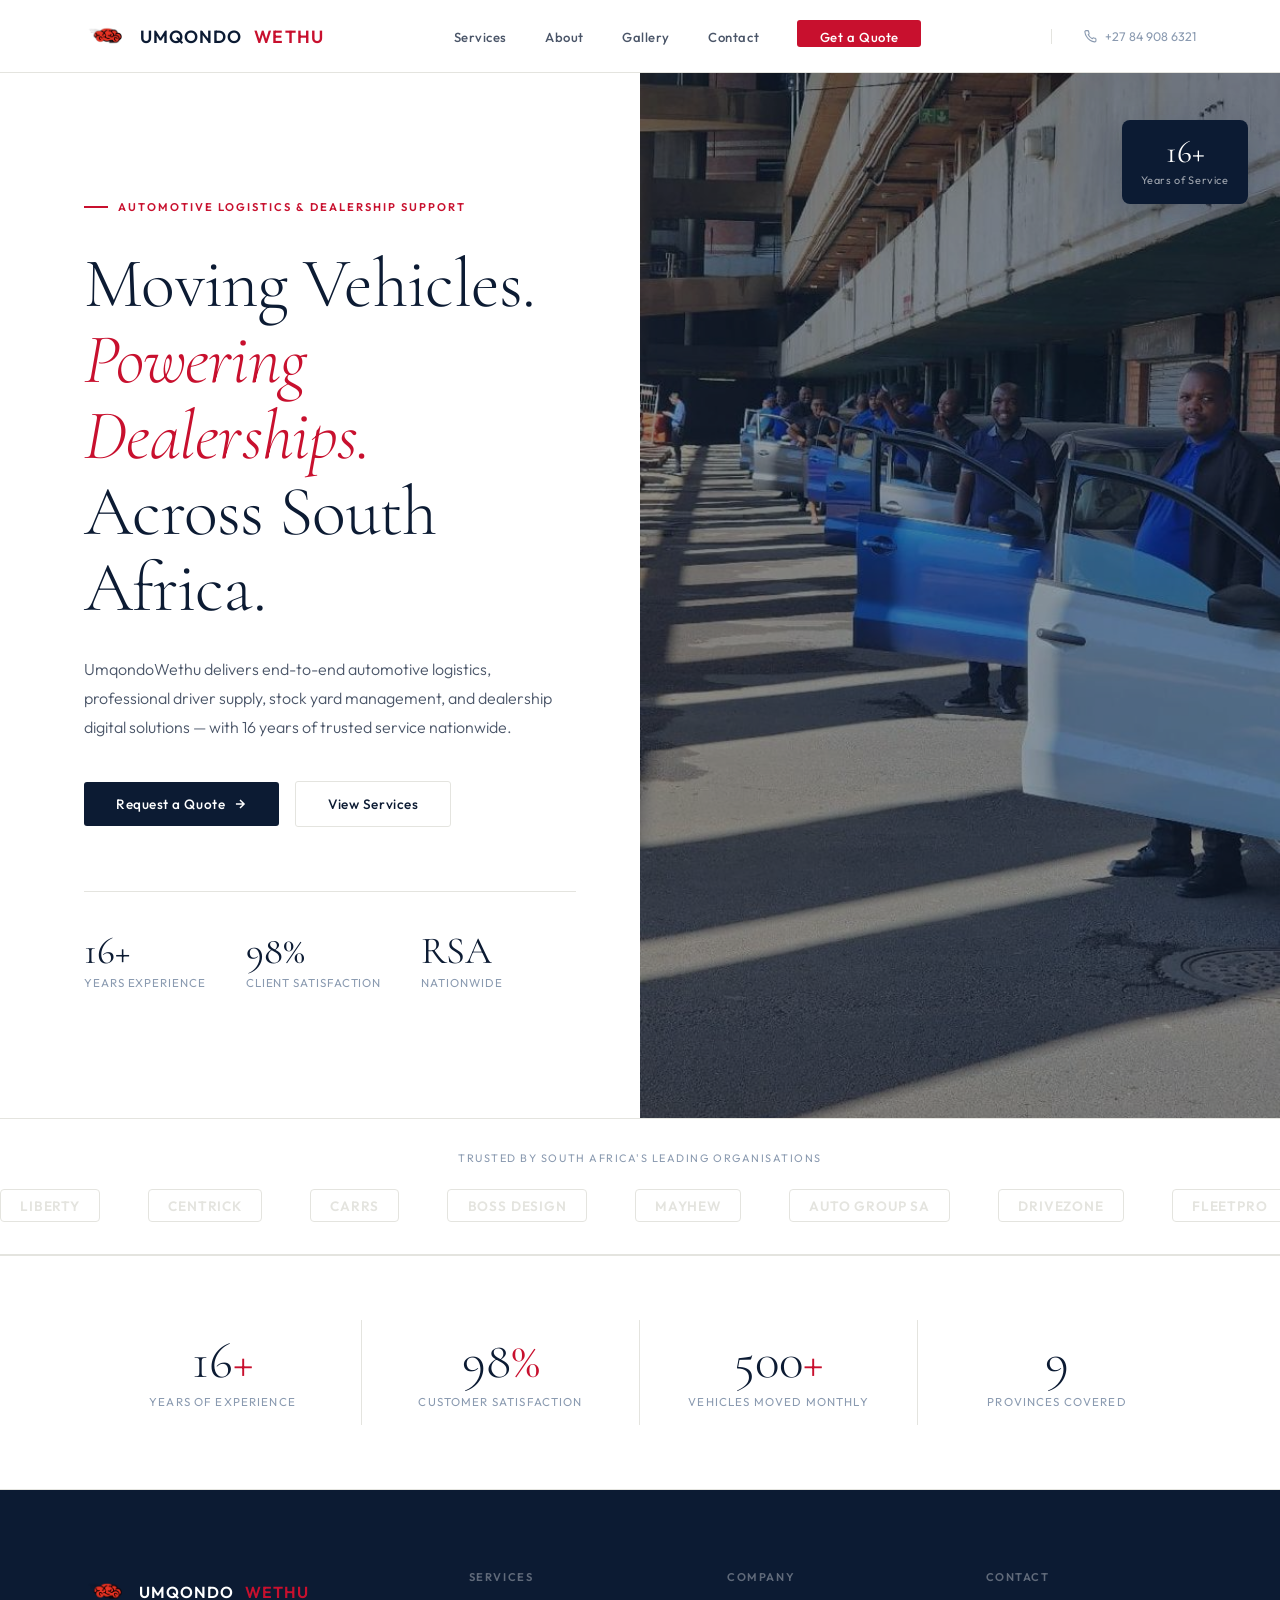
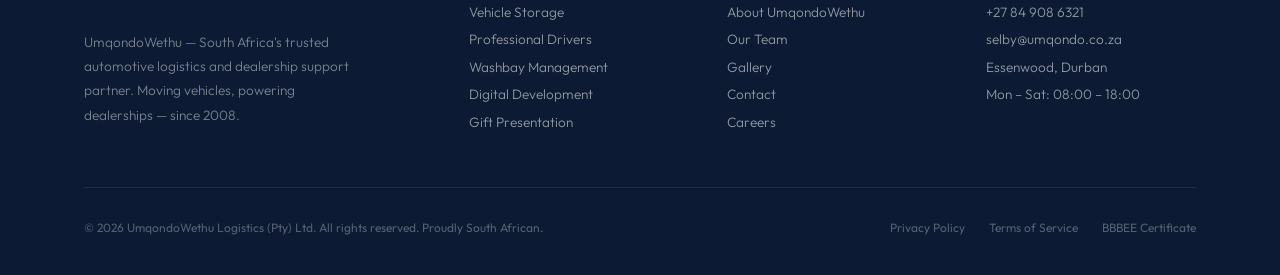
==== index.html @ f84c7cdf "Initial commit — UmqondoWethu marketing website Multi-page static site: home, services, about, galle" ====
<!DOCTYPE html>
<html lang="en">
<head>
  <meta charset="UTF-8">
  <meta name="viewport" content="width=device-width, initial-scale=1.0">
  <title>UmqondoWethu — Automotive Logistics &amp; Dealership Support</title>
  <link rel="preconnect" href="https://fonts.googleapis.com">
  <link href="https://fonts.googleapis.com/css2?family=Cormorant+Garamond:ital,wght@0,300;0,400;0,500;0,600;1,300;1,400&family=Outfit:wght@300;400;500;600&display=swap" rel="stylesheet">
  <link rel="stylesheet" href="site/css/style.css">
</head>
<body>

<!-- MOBILE MENU -->
<div class="mobile-menu" id="mobileMenu">
  <button class="mobile-menu__close" id="mobileClose">✕</button>
  <a href="site/services/index.html" data-page="services">Services</a>
  <a href="site/about/index.html" data-page="about">About</a>
  <a href="site/gallery/index.html" data-page="gallery">Gallery</a>
  <a href="site/contact/index.html" data-page="contact">Contact</a>
</div>

<!-- NAV -->
<nav class="nav" id="mainNav">
  <div class="container">
    <div class="nav__inner">
      <a href="index.html" class="nav__logo">
        <img src="site/logo1-nobg.png" class="nav__logo-img" alt="Umqondo">
        UMQONDO<span style="color:var(--red)">WETHU</span>
      </a>
      <ul class="nav__links">
        <li><a href="site/services/index.html" data-page="services">Services</a></li>
        <li><a href="site/about/index.html" data-page="about">About</a></li>
        <li><a href="site/gallery/index.html" data-page="gallery">Gallery</a></li>
        <li><a href="site/contact/index.html" data-page="contact">Contact</a></li>
        <li><a href="site/contact/index.html" class="nav__cta">Get a Quote</a></li>
      </ul>
      <div class="nav__phone">
        <svg width="13" height="13" viewBox="0 0 24 24" fill="none" stroke="currentColor" stroke-width="2"><path d="M22 16.92v3a2 2 0 0 1-2.18 2 19.79 19.79 0 0 1-8.63-3.07A19.5 19.5 0 0 1 4.69 12 19.79 19.79 0 0 1 1.61 3.4 2 2 0 0 1 3.6 1.22h3a2 2 0 0 1 2 1.72c.127.96.361 1.903.7 2.81a2 2 0 0 1-.45 2.11L7.91 8.7A16 16 0 0 0 15.3 16l.86-.86a2 2 0 0 1 2.11-.45c.907.339 1.85.573 2.81.7A2 2 0 0 1 22 16.92z"/></svg>
        +27 84 908 6321
      </div>
      <button class="hamburger" id="hamburger">
        <span></span><span></span><span></span>
      </button>
    </div>
  </div>
</nav>

<!-- HERO -->
<section class="hero" id="top">
  <div class="hero__left">
    <div class="hero__eyebrow">Automotive Logistics &amp; Dealership Support</div>
    <h1 class="hero__h1">
      Moving Vehicles.<br>
      <em>Powering Dealerships.</em><br>
      Across South Africa.
    </h1>
    <p class="hero__sub">
      UmqondoWethu delivers end-to-end automotive logistics, professional driver supply, stock yard management, and dealership digital solutions — with 16 years of trusted service nationwide.
    </p>
    <div class="hero__actions">
      <a href="site/contact/index.html" class="btn btn--primary">
        Request a Quote
        <svg width="14" height="14" viewBox="0 0 24 24" fill="none" stroke="currentColor" stroke-width="2.5"><path d="M5 12h14M12 5l7 7-7 7"/></svg>
      </a>
      <a href="site/services/index.html" class="btn btn--ghost">View Services</a>
    </div>
    <div class="hero__stats">
      <div>
        <div class="hero__stat-num">16+</div>
        <div class="hero__stat-label">Years Experience</div>
      </div>
      <div>
        <div class="hero__stat-num">98%</div>
        <div class="hero__stat-label">Client Satisfaction</div>
      </div>
      <div>
        <div class="hero__stat-num">RSA</div>
        <div class="hero__stat-label">Nationwide</div>
      </div>
    </div>
  </div>

  <div class="hero__right">
    <div class="hero__badge">
      <strong>16+</strong>
      <span>Years of Service</span>
    </div>
    <video class="hero__video" autoplay muted loop playsinline poster="site/Home.jpeg">
      <source src="site/video/video1.mp4" type="video/mp4">
    </video>
    <div class="hero__video-overlay"></div>
  </div>
</section>

<!-- CLIENTS BAR -->
<div class="clients">
  <div class="clients__label">Trusted by South Africa's leading organisations</div>
  <div style="overflow:hidden">
    <div class="clients__track">
      <div class="clients__item">Liberty</div>
      <div class="clients__item">Centrick</div>
      <div class="clients__item">Carrs</div>
      <div class="clients__item">Boss Design</div>
      <div class="clients__item">Mayhew</div>
      <div class="clients__item">Auto Group SA</div>
      <div class="clients__item">DriveZone</div>
      <div class="clients__item">FleetPro</div>
      <div class="clients__item">Liberty</div>
      <div class="clients__item">Centrick</div>
      <div class="clients__item">Carrs</div>
      <div class="clients__item">Boss Design</div>
      <div class="clients__item">Mayhew</div>
      <div class="clients__item">Auto Group SA</div>
      <div class="clients__item">DriveZone</div>
      <div class="clients__item">FleetPro</div>
    </div>
  </div>
</div>

<!-- STATS BAND -->
<div class="stats-band">
  <div class="container">
    <div class="stats-band__grid">
      <div class="stats-band__item reveal">
        <div class="stats-band__num">16<span>+</span></div>
        <div class="stats-band__label">Years of Experience</div>
      </div>
      <div class="stats-band__item reveal delay-1">
        <div class="stats-band__num">98<span>%</span></div>
        <div class="stats-band__label">Customer Satisfaction</div>
      </div>
      <div class="stats-band__item reveal delay-2">
        <div class="stats-band__num">500<span>+</span></div>
        <div class="stats-band__label">Vehicles Moved Monthly</div>
      </div>
      <div class="stats-band__item reveal delay-3">
        <div class="stats-band__num">9</div>
        <div class="stats-band__label">Provinces Covered</div>
      </div>
    </div>
  </div>
</div>

<!-- FOOTER -->
<footer class="footer">
  <div class="container">
    <div class="footer__top">
      <div>
        <div class="footer__logo">
          <img src="site/logo1-nobg.png" class="nav__logo-img" alt="Umqondo">
          UMQONDO<span style="color:var(--red)">WETHU</span>
        </div>
        <p class="footer__brand-tagline">UmqondoWethu — South Africa's trusted automotive logistics and dealership support partner. Moving vehicles, powering dealerships — since 2008.</p>
      </div>
      <div>
        <div class="footer__col-h">Services</div>
        <div class="footer__col-links">
          <a href="site/services/index.html">Vehicle Storage</a>
          <a href="site/services/index.html">Professional Drivers</a>
          <a href="site/services/index.html">Washbay Management</a>
          <a href="site/services/index.html">Digital Development</a>
          <a href="site/services/index.html">Gift Presentation</a>
        </div>
      </div>
      <div>
        <div class="footer__col-h">Company</div>
        <div class="footer__col-links">
          <a href="site/about/index.html" data-page="about">About UmqondoWethu</a>
          <a href="site/about/index.html#team">Our Team</a>
          <a href="site/gallery/index.html">Gallery</a>
          <a href="site/contact/index.html" data-page="contact">Contact</a>
          <a href="site/contact/index.html">Careers</a>
        </div>
      </div>
      <div>
        <div class="footer__col-h">Contact</div>
        <div class="footer__col-links">
          <a href="tel:+27849086321">+27 84 908 6321</a>
          <a href="mailto:selby@umqondo.co.za">selby@umqondo.co.za</a>
          <a href="#">Essenwood, Durban</a>
          <a href="#">Mon – Sat: 08:00 – 18:00</a>
        </div>
      </div>
    </div>
    <div class="footer__bottom">
      <span>© 2026 UmqondoWethu Logistics (Pty) Ltd. All rights reserved. Proudly South African.</span>
      <div class="footer__bottom-links">
        <a href="#">Privacy Policy</a>
        <a href="#">Terms of Service</a>
        <a href="#">BBBEE Certificate</a>
      </div>
    </div>
  </div>
</footer>

<script src="site/js/main.js"></script>
</body>
</html>
---- site/css/style.css ----
/* ════════════════════════════════════
   TOKENS
════════════════════════════════════ */
:root {
  --white:    #FFFFFF;
  --snow:     #F8F8F6;
  --rule:     #E4E4DF;
  --mist:     #F2F1EE;
  --ink:      #0D0D0D;
  --navy:     #0C1B33;
  --steel:    #4A5568;
  --muted:    #8A9AB0;
  --red:      #C8102E;
  --red-soft: rgba(200,16,46,0.08);

  --serif: 'Cormorant Garamond', Georgia, serif;
  --sans:  'Outfit', sans-serif;

  --max: 1240px;
  --pad: clamp(1.5rem, 5vw, 5rem);
}

/* ════════════════════════════════════
   RESET
════════════════════════════════════ */
*, *::before, *::after { margin:0; padding:0; box-sizing:border-box; }
html { scroll-behavior:smooth; font-size:16px; }
body { font-family:var(--sans); background:var(--white); color:var(--ink); overflow-x:hidden; }
img  { display:block; max-width:100%; }
a    { text-decoration:none; color:inherit; }
ul   { list-style:none; }
button { font-family:inherit; cursor:pointer; border:none; background:none; }

::-webkit-scrollbar            { width:3px; }
::-webkit-scrollbar-track      { background:var(--white); }
::-webkit-scrollbar-thumb      { background:var(--red); }

/* ════════════════════════════════════
   UTILITY
════════════════════════════════════ */
.container { max-width:var(--max); margin:0 auto; padding:0 var(--pad); }
.label {
  font-family:var(--sans);
  font-size:.7rem; font-weight:600; letter-spacing:.18em;
  text-transform:uppercase; color:var(--red);
  display:flex; align-items:center; gap:.6rem;
}
.label::before {
  content:''; display:block;
  width:24px; height:1.5px; background:var(--red);
}

/* scroll reveal */
.reveal { opacity:0; transform:translateY(28px); transition:opacity .75s ease, transform .75s ease; }
.reveal.in { opacity:1; transform:translateY(0); }
.delay-1 { transition-delay:.1s; }
.delay-2 { transition-delay:.2s; }
.delay-3 { transition-delay:.3s; }
.delay-4 { transition-delay:.4s; }

/* ════════════════════════════════════
   NAVIGATION
════════════════════════════════════ */
.nav {
  position:fixed; top:0; left:0; right:0; z-index:900;
  background:rgba(255,255,255,.92);
  backdrop-filter:blur(20px);
  border-bottom:1px solid var(--rule);
  transition:box-shadow .3s;
}
.nav.scrolled { box-shadow:0 4px 40px rgba(0,0,0,.06); }

.nav__inner {
  display:flex; align-items:center; justify-content:space-between;
  height:72px;
}
.nav__logo {
  display:flex; align-items:center; gap:.75rem;
  font-family:var(--sans); font-size:1.1rem; font-weight:600;
  letter-spacing:.06em; color:var(--navy);
}
.nav__logo-hex {
  width:32px; height:32px;
  background:var(--navy);
  clip-path:polygon(50% 0%,100% 25%,100% 75%,50% 100%,0% 75%,0% 25%);
  display:grid; place-items:center;
  font-size:.65rem; font-weight:700; color:var(--white);
}
.nav__links {
  display:flex; align-items:center; gap:2.4rem;
}
.nav__links a {
  font-size:.82rem; font-weight:500; letter-spacing:.04em;
  color:var(--steel); transition:color .2s;
  position:relative; padding-bottom:2px;
}
.nav__links a::after {
  content:''; position:absolute; bottom:0; left:0;
  width:0; height:1px; background:var(--red);
  transition:width .25s ease;
}
.nav__links a:hover { color:var(--ink); }
.nav__links a:hover::after { width:100%; }
.nav__cta {
  background:var(--red); color:var(--white) !important;
  padding:.55rem 1.4rem; border-radius:3px;
  font-size:.82rem !important; font-weight:500 !important;
  transition:opacity .2s !important;
}
.nav__cta:hover { opacity:.85 !important; }
.nav__cta::after { display:none !important; }
.nav__phone {
  display:flex; align-items:center; gap:.5rem;
  font-size:.78rem; color:var(--muted);
  padding-left:2rem; border-left:1px solid var(--rule);
}
.hamburger {
  display:none; flex-direction:column; gap:5px;
  padding:4px; background:none; border:none; cursor:pointer;
}
.hamburger span { display:block; width:22px; height:1.5px; background:var(--ink); transition:all .3s; }

/* ════════════════════════════════════
   HERO
════════════════════════════════════ */
.hero {
  min-height:100vh;
  display:grid; grid-template-columns:1fr 1fr;
  align-items:center;
  padding-top:72px;
}

.hero__left {
  padding:8rem var(--pad) 8rem 0;
  padding-left:calc((100vw - var(--max)) / 2 + var(--pad));
}

.hero__eyebrow {
  display:flex; align-items:center; gap:.6rem;
  font-size:.7rem; font-weight:600; letter-spacing:.18em;
  text-transform:uppercase; color:var(--red);
  margin-bottom:2rem;
  animation:fadeUp .8s ease .1s both;
}
.hero__eyebrow::before { content:''; display:block; width:24px; height:1.5px; background:var(--red); }

.hero__h1 {
  font-family:var(--serif);
  font-size:clamp(3rem,5.5vw,5.5rem);
  font-weight:300; line-height:1.08;
  letter-spacing:-.01em; color:var(--navy);
  animation:fadeUp .8s ease .2s both;
}
.hero__h1 em { font-style:italic; color:var(--red); }

.hero__sub {
  margin-top:1.8rem;
  font-size:1rem; line-height:1.8; color:var(--steel);
  font-weight:300; max-width:480px;
  animation:fadeUp .8s ease .35s both;
}

.hero__actions {
  display:flex; gap:1rem; align-items:center;
  margin-top:2.5rem;
  animation:fadeUp .8s ease .5s both;
}
.btn {
  display:inline-flex; align-items:center; gap:.5rem;
  font-size:.85rem; font-weight:500; letter-spacing:.04em;
  padding:.8rem 2rem; border-radius:3px;
  transition:all .25s ease;
}
.btn--primary {
  background:var(--navy); color:var(--white);
}
.btn--primary:hover { background:var(--red); }
.btn--ghost {
  background:transparent; color:var(--navy);
  border:1px solid var(--rule);
}
.btn--ghost:hover { border-color:var(--navy); }

.hero__stats {
  display:flex; gap:2.5rem; margin-top:4rem;
  padding-top:2.5rem; border-top:1px solid var(--rule);
  animation:fadeUp .8s ease .65s both;
}
.hero__stat-num {
  font-family:var(--serif);
  font-size:2.4rem; font-weight:400; color:var(--navy); line-height:1;
}
.hero__stat-label {
  font-size:.72rem; color:var(--muted); letter-spacing:.08em;
  text-transform:uppercase; margin-top:.3rem;
}

/* Hero right — graphic panel */
.hero__right {
  height:100%; background:var(--mist);
  display:flex; flex-direction:column;
  justify-content:center; align-items:center;
  position:relative; overflow:hidden;
  padding:6rem 4rem;
}
.hero__right::before {
  content:''; position:absolute; top:0; left:0; bottom:0; width:1px;
  background:linear-gradient(to bottom, transparent, var(--rule), transparent);
}
.hero__graphic {
  position:relative; width:100%; max-width:480px;
  animation:fadeUp .9s ease .4s both;
}
.hero__card-main {
  background:var(--white);
  border:1px solid var(--rule); border-radius:8px;
  padding:2rem 2rem 1.5rem;
  box-shadow:0 20px 60px rgba(0,0,0,.06);
}
.hero__card-tag {
  font-size:.68rem; font-weight:600; letter-spacing:.12em;
  text-transform:uppercase; color:var(--muted);
  margin-bottom:1.2rem;
}
.hero__card-metrics {
  display:grid; grid-template-columns:1fr 1fr; gap:1px;
  background:var(--rule); border-radius:4px; overflow:hidden;
  margin-bottom:1.5rem;
}
.hero__card-metric {
  background:var(--white); padding:1.2rem 1rem;
}
.hero__card-metric-val {
  font-family:var(--serif); font-size:1.8rem; font-weight:400;
  color:var(--navy); line-height:1;
}
.hero__card-metric-label {
  font-size:.7rem; color:var(--muted); margin-top:.25rem;
}
.hero__card-bar-wrap { display:flex; flex-direction:column; gap:.5rem; }
.hero__card-bar-row {
  display:flex; align-items:center; gap:.8rem; font-size:.75rem; color:var(--steel);
}
.hero__card-bar-track {
  flex:1; height:4px; background:var(--rule); border-radius:2px; overflow:hidden;
}
.hero__card-bar-fill {
  height:100%; background:var(--red); border-radius:2px;
  animation:barFill 1.4s ease .8s both;
  transform-origin:left;
}
@keyframes barFill { from { transform:scaleX(0); } }

.hero__pill {
  display:inline-flex; align-items:center; gap:.5rem;
  background:var(--white); border:1px solid var(--rule);
  border-radius:100px; padding:.45rem 1rem;
  font-size:.72rem; color:var(--steel);
  margin-top:1.2rem; box-shadow:0 4px 12px rgba(0,0,0,.04);
}
.hero__pill-dot {
  width:6px; height:6px; border-radius:50%;
  background:#22C55E; animation:pulse 2s infinite;
}
@keyframes pulse { 0%,100%{opacity:1;transform:scale(1)} 50%{opacity:.5;transform:scale(1.3)} }

.hero__badge {
  position:absolute; top:3rem; right:2rem;
  background:var(--navy); color:var(--white);
  border-radius:8px; padding:1rem 1.2rem; text-align:center;
  box-shadow:0 12px 40px rgba(12,27,51,.2);
  animation:fadeUp .8s ease .7s both;
}
.hero__badge strong {
  display:block; font-family:var(--serif);
  font-size:2rem; font-weight:400; line-height:1;
}
.hero__badge span { font-size:.68rem; color:rgba(255,255,255,.6); letter-spacing:.06em; }

@keyframes fadeUp { from{opacity:0;transform:translateY(20px)} to{opacity:1;transform:translateY(0)} }

/* ════════════════════════════════════
   CLIENTS BAR
════════════════════════════════════ */
.clients {
  border-top:1px solid var(--rule);
  border-bottom:1px solid var(--rule);
  padding:2rem 0;
  overflow:hidden;
}
.clients__label {
  text-align:center;
  font-size:.68rem; letter-spacing:.14em; text-transform:uppercase;
  color:var(--muted); margin-bottom:1.5rem;
}
.clients__track {
  display:flex; gap:3rem; align-items:center;
  animation:slide 22s linear infinite; white-space:nowrap;
}
.clients__item {
  flex-shrink:0; font-family:var(--sans);
  font-size:.85rem; font-weight:600; letter-spacing:.06em;
  color:var(--rule); text-transform:uppercase;
  padding:.4rem 1.2rem;
  border:1px solid var(--rule); border-radius:4px;
  transition:all .3s;
}
.clients__item:hover { color:var(--steel); border-color:var(--steel); }
@keyframes slide { 0%{transform:translateX(0)} 100%{transform:translateX(-50%)} }

/* ════════════════════════════════════
   SECTION SHARED
════════════════════════════════════ */
.section { padding:clamp(5rem,10vw,9rem) 0; }
.section--mist { background:var(--mist); }
.section--navy { background:var(--navy); }

.section__header { margin-bottom:clamp(3rem,6vw,5rem); }
.section__header--center { text-align:center; }
.section__header--center .section__sub { margin:0 auto; }

.section__h2 {
  font-family:var(--serif);
  font-size:clamp(2.2rem,4vw,3.8rem);
  font-weight:300; line-height:1.1; color:var(--navy);
  margin-top:.8rem; letter-spacing:-.01em;
}
.section__h2 em { font-style:italic; color:var(--red); }
.section__h2--light { color:var(--white); }

.section__sub {
  font-size:.95rem; line-height:1.8; color:var(--steel);
  font-weight:300; max-width:520px; margin-top:.9rem;
}
.section__sub--light { color:rgba(255,255,255,.55); }

/* ════════════════════════════════════
   SERVICES
════════════════════════════════════ */
.services__grid {
  display:grid;
  grid-template-columns:repeat(3, 1fr);
  border:1px solid var(--rule); border-radius:6px;
  overflow:hidden; background:var(--rule);
  gap:1px;
}
.service-card {
  background:var(--white); padding:2.5rem 2rem 2rem;
  display:flex; flex-direction:column;
  position:relative; overflow:hidden;
  transition:box-shadow .3s;
  cursor:default;
}
.service-card::after {
  content:''; position:absolute;
  bottom:0; left:0; right:100%; height:2px;
  background:var(--red); transition:right .35s ease;
}
.service-card:hover { box-shadow:0 0 0 0 transparent; z-index:2; }
.service-card:hover::after { right:0; }
.service-card:hover .service-card__num { color:var(--red); }

.service-card__num {
  font-family:var(--serif); font-size:2.5rem; font-weight:300;
  color:var(--rule); line-height:1;
  transition:color .3s; margin-bottom:1.5rem;
}
.service-card__icon {
  width:40px; height:40px;
  background:var(--mist); border-radius:8px;
  display:grid; place-items:center;
  margin-bottom:1.2rem;
  transition:background .3s;
}
.service-card:hover .service-card__icon { background:var(--red-soft); }
.service-card__h3 {
  font-family:var(--serif); font-size:1.2rem; font-weight:500;
  color:var(--navy); line-height:1.25; margin-bottom:.6rem;
}
.service-card__p {
  font-size:.85rem; line-height:1.75; color:var(--steel);
  font-weight:300; flex:1;
}
.service-card__link {
  display:inline-flex; align-items:center; gap:.4rem;
  font-size:.75rem; font-weight:600; letter-spacing:.08em;
  text-transform:uppercase; color:var(--red);
  margin-top:1.4rem;
  transition:gap .2s;
}
.service-card:hover .service-card__link { gap:.7rem; }

/* ════════════════════════════════════
   PROCESS
════════════════════════════════════ */
.process__layout {
  display:grid; grid-template-columns:1fr 1fr;
  gap:clamp(3rem,7vw,8rem); align-items:start;
}
.process__steps { display:flex; flex-direction:column; }
.process__step {
  display:grid; grid-template-columns:48px 1fr;
  gap:1.5rem; padding:2rem 0;
  border-bottom:1px solid var(--rule);
  transition:all .3s; cursor:default;
}
.process__step:first-child { border-top:1px solid var(--rule); }
.process__step:hover .process__step-num { background:var(--red); border-color:var(--red); color:var(--white); }
.process__step-num {
  width:40px; height:40px; border-radius:50%;
  border:1px solid var(--rule);
  display:grid; place-items:center;
  font-size:.8rem; font-weight:600; color:var(--muted);
  flex-shrink:0; align-self:start; margin-top:2px;
  transition:all .3s;
}
.process__step-h { font-size:1rem; font-weight:600; color:var(--navy); margin-bottom:.4rem; }
.process__step-p { font-size:.875rem; line-height:1.75; color:var(--steel); font-weight:300; }

/* Process visual */
.process__visual {
  position:sticky; top:120px;
  background:var(--navy); border-radius:12px;
  padding:2.5rem; color:var(--white);
  overflow:hidden;
}
.process__visual::before {
  content:''; position:absolute; top:-60px; right:-60px;
  width:220px; height:220px; border-radius:50%;
  background:rgba(200,16,46,.08);
}
.process__visual-label {
  font-size:.68rem; letter-spacing:.14em; text-transform:uppercase;
  color:rgba(255,255,255,.4); margin-bottom:2rem;
}
.process__metrics { display:flex; flex-direction:column; gap:1rem; }
.process__metric {
  padding:1.2rem;
  background:rgba(255,255,255,.04);
  border:1px solid rgba(255,255,255,.08);
  border-radius:6px;
  display:flex; justify-content:space-between; align-items:center;
  transition:background .2s;
}
.process__metric:hover { background:rgba(200,16,46,.1); border-color:rgba(200,16,46,.2); }
.process__metric-label { font-size:.78rem; color:rgba(255,255,255,.55); }
.process__metric-val {
  font-family:var(--serif); font-size:1.4rem; font-weight:400; color:var(--white);
}
.process__divider { height:1px; background:rgba(255,255,255,.08); margin:1.5rem 0; }
.process__status {
  display:flex; align-items:center; gap:.6rem;
  font-size:.75rem; color:rgba(255,255,255,.5);
}
.process__status-dot { width:6px; height:6px; border-radius:50%; background:#22C55E; }

/* ════════════════════════════════════
   ABOUT SPLIT
════════════════════════════════════ */
.about__layout {
  display:grid; grid-template-columns:1fr 1fr;
  gap:clamp(3rem,7vw,8rem); align-items:center;
}
.about__img {
  background:var(--mist); border-radius:8px;
  aspect-ratio:4/5; overflow:hidden; position:relative;
  display:flex; align-items:center; justify-content:center;
}
.about__img-inner {
  width:100%; height:100%;
  background:linear-gradient(160deg, var(--mist) 0%, #E8EBF0 100%);
  display:flex; flex-direction:column;
  align-items:center; justify-content:center; gap:1.5rem;
  padding:3rem;
}
.about__img-year {
  font-family:var(--serif); font-size:6rem; font-weight:300;
  color:rgba(12,27,51,.08); line-height:1; text-align:center;
  letter-spacing:-.02em;
}
.about__badge {
  background:var(--red); color:var(--white);
  padding:1.4rem 2rem; border-radius:6px;
  text-align:center; align-self:flex-end;
  box-shadow:0 20px 50px rgba(200,16,46,.25);
}
.about__badge strong {
  display:block; font-family:var(--serif);
  font-size:2.5rem; font-weight:400; line-height:1;
}
.about__badge span { font-size:.72rem; opacity:.8; letter-spacing:.06em; }

.about__text p {
  font-size:.95rem; line-height:1.85; color:var(--steel);
  font-weight:300; margin-bottom:1.2rem;
}
.about__text p strong { color:var(--navy); font-weight:500; }
.about__values { margin-top:2rem; display:flex; flex-direction:column; gap:.7rem; }
.about__value {
  display:flex; gap:.8rem; align-items:baseline;
  font-size:.875rem; color:var(--steel); font-weight:300;
}
.about__value::before {
  content:''; flex-shrink:0; width:5px; height:5px;
  border-radius:50%; background:var(--red); margin-top:.45rem;
}

/* ════════════════════════════════════
   STATS BAND
════════════════════════════════════ */
.stats-band {
  border-top:1px solid var(--rule);
  border-bottom:1px solid var(--rule);
  padding:4rem 0;
}
.stats-band__grid {
  display:grid; grid-template-columns:repeat(4,1fr);
  divide-x: 1px solid var(--rule);
  text-align:center;
}
.stats-band__item {
  padding:1rem 1.5rem;
  border-right:1px solid var(--rule);
}
.stats-band__item:last-child { border-right:none; }
.stats-band__num {
  font-family:var(--serif);
  font-size:clamp(2.4rem,4vw,3.5rem); font-weight:300;
  color:var(--navy); line-height:1;
}
.stats-band__num span { color:var(--red); }
.stats-band__label {
  font-size:.72rem; letter-spacing:.1em; text-transform:uppercase;
  color:var(--muted); margin-top:.4rem;
}

/* ════════════════════════════════════
   TEAM
════════════════════════════════════ */
.team__grid {
  display:grid; grid-template-columns:repeat(4,1fr);
  gap:1.5rem;
}
.team-card {
  cursor:default;
}
.team-card__img {
  aspect-ratio:3/4; background:var(--mist);
  border-radius:6px; overflow:hidden; margin-bottom:1rem;
  display:flex; align-items:flex-end; justify-content:flex-start;
  padding:1rem; position:relative;
}
.team-card__img-bg {
  position:absolute; inset:0;
  background:linear-gradient(160deg, var(--mist) 0%, #D8DCE6 100%);
}
.team-card__avatar {
  position:absolute; top:50%; left:50%;
  transform:translate(-50%,-60%);
  font-size:3.5rem; line-height:1;
}
.team-card__overlay {
  position:absolute; bottom:0; left:0; right:0;
  height:50%; background:linear-gradient(to top, rgba(12,27,51,.5), transparent);
}
.team-card__name { font-size:.95rem; font-weight:600; color:var(--navy); }
.team-card__role { font-size:.75rem; color:var(--red); font-weight:500; letter-spacing:.04em; margin-top:.15rem; }

/* ════════════════════════════════════
   CONTACT
════════════════════════════════════ */
.contact__layout {
  display:grid; grid-template-columns:2fr 3fr;
  gap:clamp(3rem,7vw,8rem);
  align-items:start;
}
.contact__info { padding-top:.5rem; }
.contact__info-items { display:flex; flex-direction:column; gap:1.8rem; margin-top:2rem; }
.contact__info-item { display:flex; gap:1rem; }
.contact__info-icon {
  width:36px; height:36px; flex-shrink:0;
  background:var(--mist); border-radius:6px;
  display:grid; place-items:center; font-size:.95rem;
}
.contact__info-label { font-size:.68rem; letter-spacing:.1em; text-transform:uppercase; color:var(--muted); margin-bottom:.25rem; }
.contact__info-val { font-size:.9rem; color:var(--navy); font-weight:500; }
.contact__info-val a { color:var(--navy); transition:color .2s; }
.contact__info-val a:hover { color:var(--red); }

.wa-link {
  display:inline-flex; align-items:center; gap:.7rem;
  background:#22C55E; color:var(--white);
  padding:.75rem 1.5rem; border-radius:4px;
  font-size:.82rem; font-weight:600;
  margin-top:2rem; transition:opacity .2s;
}
.wa-link:hover { opacity:.9; }

.contact__form {
  background:var(--mist); border-radius:8px;
  padding:clamp(2rem,4vw,3rem);
}
.contact__form h3 {
  font-family:var(--serif); font-size:1.6rem; font-weight:400;
  color:var(--navy); margin-bottom:2rem;
}
.form__row { display:grid; grid-template-columns:1fr 1fr; gap:1rem; }
.form__group { margin-bottom:1rem; }
.form__label {
  display:block; font-size:.68rem; font-weight:600;
  letter-spacing:.1em; text-transform:uppercase;
  color:var(--muted); margin-bottom:.4rem;
}
.form__input, .form__select, .form__textarea {
  width:100%; background:var(--white);
  border:1px solid var(--rule); border-radius:4px;
  padding:.75rem 1rem; font-size:.9rem; font-weight:300;
  font-family:var(--sans); color:var(--ink);
  outline:none; transition:border-color .2s;
  -webkit-appearance:none;
}
.form__input:focus, .form__select:focus, .form__textarea:focus {
  border-color:var(--navy);
}
.form__textarea { resize:vertical; min-height:100px; }
.form__select option { background:var(--white); }
.form__submit {
  width:100%; background:var(--navy); color:var(--white);
  padding:.9rem; border-radius:4px; font-size:.85rem;
  font-weight:500; letter-spacing:.04em;
  transition:background .2s; cursor:pointer;
  border:none; font-family:var(--sans);
  display:flex; align-items:center; justify-content:center; gap:.5rem;
}
.form__submit:hover { background:var(--red); }

/* ════════════════════════════════════
   FOOTER
════════════════════════════════════ */
.footer {
  background:var(--navy); color:var(--white);
  padding:5rem 0 2.5rem;
}
.footer__top {
  display:grid; grid-template-columns:1.6fr 1fr 1fr 1fr;
  gap:3rem; padding-bottom:3.5rem;
  border-bottom:1px solid rgba(255,255,255,.08);
}
.footer__brand-tagline {
  font-size:.85rem; line-height:1.8;
  color:rgba(255,255,255,.45); margin-top:1rem; max-width:280px;
  font-weight:300;
}
.footer__logo {
  display:flex; align-items:center; gap:.7rem;
  font-size:1rem; font-weight:600; letter-spacing:.06em;
}
.footer__logo-hex {
  width:28px; height:28px;
  background:var(--red);
  clip-path:polygon(50% 0%,100% 25%,100% 75%,50% 100%,0% 75%,0% 25%);
  display:grid; place-items:center;
  font-size:.55rem; font-weight:700;
}
.footer__col-h {
  font-size:.7rem; font-weight:600; letter-spacing:.14em;
  text-transform:uppercase; color:rgba(255,255,255,.35);
  margin-bottom:1.2rem;
}
.footer__col-links { display:flex; flex-direction:column; gap:.6rem; }
.footer__col-links a {
  font-size:.85rem; color:rgba(255,255,255,.55);
  font-weight:300; transition:color .2s;
}
.footer__col-links a:hover { color:var(--white); }

.footer__bottom {
  padding-top:2rem;
  display:flex; justify-content:space-between; align-items:center;
  font-size:.75rem; color:rgba(255,255,255,.3);
  flex-wrap:wrap; gap:1rem;
}
.footer__bottom-links { display:flex; gap:1.5rem; }
.footer__bottom-links a { color:rgba(255,255,255,.3); transition:color .2s; }
.footer__bottom-links a:hover { color:rgba(255,255,255,.7); }

/* ════════════════════════════════════
   MOBILE NAV OVERLAY
════════════════════════════════════ */
.mobile-menu {
  position:fixed; inset:0; z-index:950;
  background:var(--white);
  display:flex; flex-direction:column;
  justify-content:center; align-items:center; gap:2rem;
  opacity:0; pointer-events:none; transition:opacity .3s;
}
.mobile-menu.open { opacity:1; pointer-events:all; }
.mobile-menu a {
  font-family:var(--serif); font-size:2.5rem; font-weight:300;
  color:var(--navy); transition:color .2s;
}
.mobile-menu a:hover { color:var(--red); }
.mobile-menu__close {
  position:absolute; top:1.5rem; right:1.5rem;
  font-size:1.5rem; color:var(--steel); cursor:pointer;
  background:none; border:none;
}

/* ════════════════════════════════════
   RESPONSIVE
════════════════════════════════════ */
@media(max-width:1024px) {
  .hero { grid-template-columns:1fr; min-height:auto; }
  .hero__left { padding:7rem var(--pad) 4rem; }
  .hero__right { display:none; }
  .about__layout, .process__layout, .contact__layout { grid-template-columns:1fr; }
  .process__visual { position:relative; top:0; }
  .about__img { display:none; }
  .team__grid { grid-template-columns:repeat(2,1fr); }
  .footer__top { grid-template-columns:1fr 1fr; }
  .stats-band__grid { grid-template-columns:repeat(2,1fr); }
  .stats-band__item:nth-child(2) { border-right:none; }
  .stats-band__item:nth-child(3) { border-top:1px solid var(--rule); }
}
@media(max-width:768px) {
  .nav__links, .nav__phone { display:none; }
  .hamburger { display:flex; }
  .services__grid { grid-template-columns:1fr; }
  .form__row { grid-template-columns:1fr; }
  .team__grid { grid-template-columns:repeat(2,1fr); }
  .footer__top { grid-template-columns:1fr; }
  .footer__bottom { flex-direction:column; text-align:center; }
  .stats-band__grid { grid-template-columns:1fr 1fr; }
}
@media(max-width:480px) {
  .team__grid { grid-template-columns:1fr; }
  .hero__stats { flex-direction:column; gap:1.5rem; }
}

/* ════════════════════════════════════
   LOGO IMAGE
════════════════════════════════════ */
.nav__logo-img {
  width: 44px;
  height: 44px;
  object-fit: contain;
  border-radius: 0;
}

/* ════════════════════════════════════
   ACTIVE NAV LINK
════════════════════════════════════ */
.nav__links a.active { color: var(--ink); }
.nav__links a.active::after { width: 100%; }

/* ════════════════════════════════════
   HERO VIDEO (replaces dashboard card)
════════════════════════════════════ */
.hero__right::before { display: none; }

.hero__video {
  position: absolute;
  inset: 0;
  width: 100%;
  height: 100%;
  object-fit: cover;
  z-index: 0;
}
.hero__video-overlay {
  position: absolute;
  inset: 0;
  background: rgba(12, 27, 51, 0.45);
  z-index: 1;
}
.hero__badge { z-index: 2; }

/* ════════════════════════════════════
   ABOUT — REAL PHOTO
════════════════════════════════════ */
.about__real-img {
  position: absolute;
  inset: 0;
  width: 100%;
  height: 100%;
  object-fit: cover;
  object-position: center;
  border-radius: 8px;
}
.about__img .about__badge {
  position: absolute;
  bottom: 2rem;
  right: 2rem;
  z-index: 1;
}

/* ════════════════════════════════════
   TEAM — REAL PHOTO
════════════════════════════════════ */
.team-card__real-img {
  position: absolute;
  inset: 0;
  width: 100%;
  height: 100%;
  object-fit: cover;
  object-position: top;
}

/* ════════════════════════════════════
   SUB-PAGE TOP OFFSET (fixed nav clearance)
════════════════════════════════════ */
.section--page-top {
  padding-top: calc(72px + clamp(5rem, 10vw, 9rem));
}

/* ════════════════════════════════════
   GALLERY PAGE
════════════════════════════════════ */
.gallery__grid {
  display: grid;
  grid-template-columns: repeat(3, 1fr);
  gap: 1rem;
  margin-top: 3rem;
}
.gallery__item {
  position: relative;
  aspect-ratio: 4/3;
  overflow: hidden;
  border-radius: 8px;
  background: var(--mist);
  opacity: 1;
}
.gallery__item img,
.gallery__item video {
  width: 100%;
  height: 100%;
  object-fit: cover;
  object-position: center;
  display: block;
  transition: transform 0.4s ease;
}
.gallery__item:hover img,
.gallery__item:hover video {
  transform: scale(1.04);
}

@media (max-width: 768px) {
  .gallery__grid { grid-template-columns: repeat(2, 1fr); }
}
@media (max-width: 480px) {
  .gallery__grid { grid-template-columns: 1fr; }
}

/* ════════════════════════════════════
   SECTION VIDEO BACKGROUND
════════════════════════════════════ */
.section--video-bg {
  position: relative;
  overflow: hidden;
}
.section__bg-video {
  position: absolute;
  inset: 0;
  width: 100%;
  height: 100%;
  object-fit: cover;
  z-index: 0;
}
.section__bg-overlay {
  position: absolute;
  inset: 0;
  background: rgba(12, 27, 51, 0.72);
  z-index: 1;
}
.section--video-bg .container {
  position: relative;
  z-index: 2;
}
.section--video-bg .label { color: #fff; }
.section--video-bg .label::before { background: #fff; }
.section--video-bg .section__h2 { color: #fff; }
.section--video-bg .section__sub { color: rgba(255,255,255,0.75); }
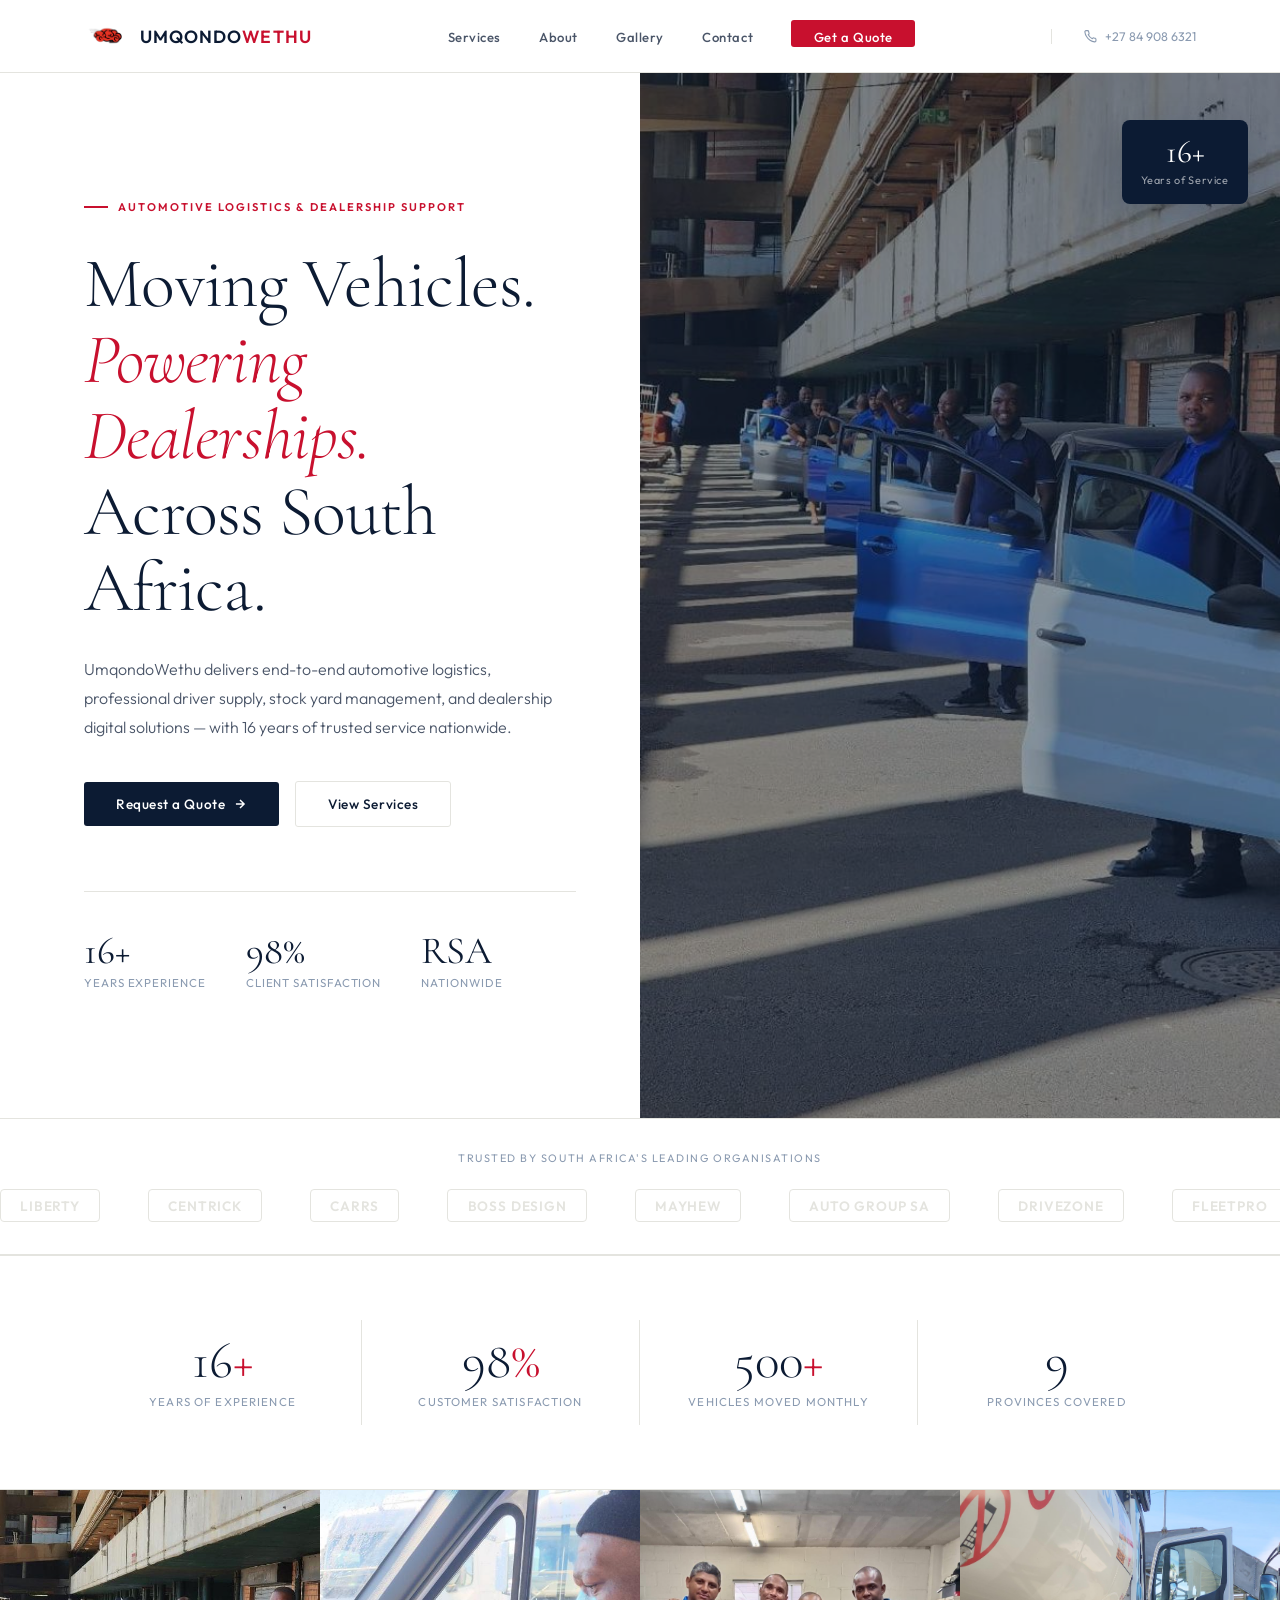
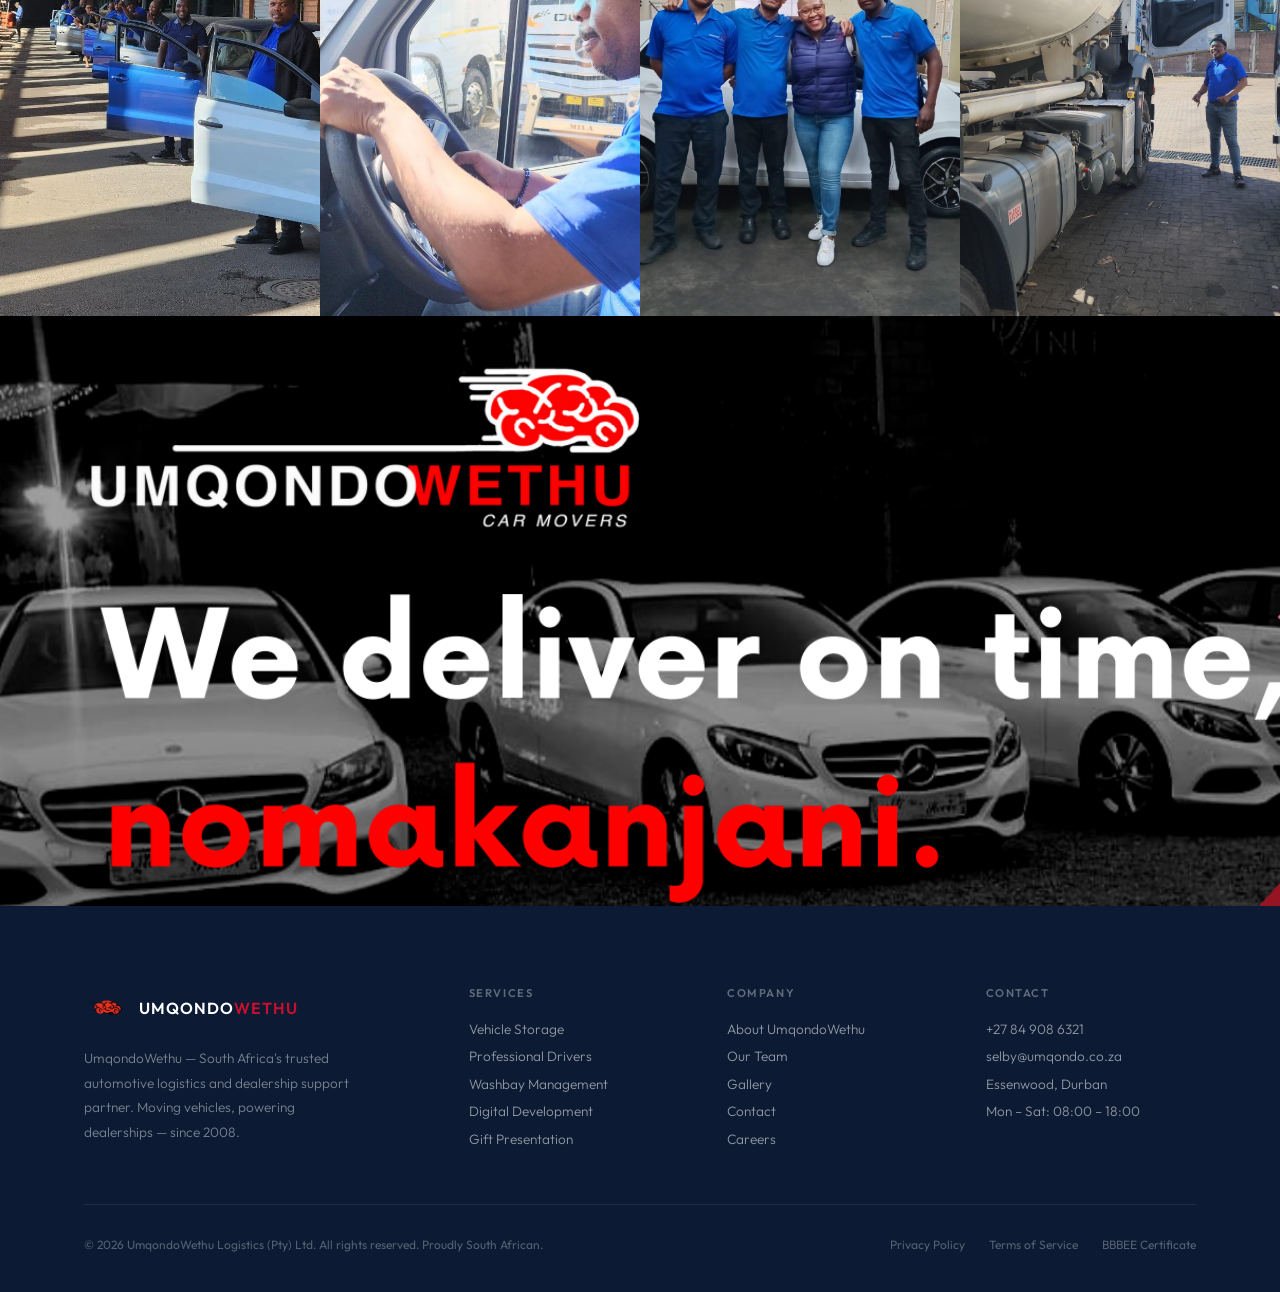
==== commit 3e806d42: "Update gallery, about, home page content and images - Gallery: masonry photo layout (no cropping) + " ====
--- a/index.html
+++ b/index.html
@@ -25,7 +25,7 @@
     <div class="nav__inner">
       <a href="index.html" class="nav__logo">
         <img src="site/logo1-nobg.png" class="nav__logo-img" alt="Umqondo">
-        UMQONDO<span style="color:var(--red)">WETHU</span>
+        <span>UMQONDO<span style="color:var(--red)">WETHU</span></span>
       </a>
       <ul class="nav__links">
         <li><a href="site/services/index.html" data-page="services">Services</a></li>
@@ -141,6 +141,27 @@
   </div>
 </div>
 
+<!-- HOME IMAGES -->
+<div class="home-images reveal">
+  <div class="home-images__item">
+    <img src="images/home.jpeg" alt="UmqondoWethu operations">
+  </div>
+  <div class="home-images__item">
+    <img src="images/home2.JPG" alt="UmqondoWethu fleet">
+  </div>
+  <div class="home-images__item">
+    <img src="images/home3.JPG" alt="UmqondoWethu logistics">
+  </div>
+  <div class="home-images__item">
+    <img src="images/home4.JPG" alt="UmqondoWethu dealership">
+  </div>
+</div>
+
+<!-- BANNER -->
+<div class="home-banner reveal">
+  <img src="site/banner.png" alt="We deliver on time, nomakanjani.">
+</div>
+
 <!-- FOOTER -->
 <footer class="footer">
   <div class="container">
@@ -148,7 +169,7 @@
       <div>
         <div class="footer__logo">
           <img src="site/logo1-nobg.png" class="nav__logo-img" alt="Umqondo">
-          UMQONDO<span style="color:var(--red)">WETHU</span>
+          <span>UMQONDO<span style="color:var(--red)">WETHU</span></span>
         </div>
         <p class="footer__brand-tagline">UmqondoWethu — South Africa's trusted automotive logistics and dealership support partner. Moving vehicles, powering dealerships — since 2008.</p>
       </div>
--- a/site/css/style.css
+++ b/site/css/style.css
@@ -880,3 +880,45 @@
 .section--video-bg .label::before { background: #fff; }
 .section--video-bg .section__h2 { color: #fff; }
 .section--video-bg .section__sub { color: rgba(255,255,255,0.75); }
+
+/* ════════════════════════════════════
+   HOME IMAGES ROW
+════════════════════════════════════ */
+.home-images {
+  display: grid;
+  grid-template-columns: repeat(4, 1fr);
+  gap: 0;
+}
+.home-images__item {
+  overflow: hidden;
+  aspect-ratio: 3/4;
+}
+.home-images__item img {
+  width: 100%;
+  height: 100%;
+  object-fit: cover;
+  object-position: center;
+  display: block;
+  transition: transform .5s ease;
+}
+.home-images__item:hover img { transform: scale(1.04); }
+
+@media (max-width: 768px) {
+  .home-images { grid-template-columns: repeat(2, 1fr); }
+}
+@media (max-width: 480px) {
+  .home-images { grid-template-columns: repeat(2, 1fr); }
+}
+
+/* ════════════════════════════════════
+   HOME BANNER
+════════════════════════════════════ */
+.home-banner {
+  width: 100%;
+  overflow: hidden;
+}
+.home-banner img {
+  width: 100%;
+  height: auto;
+  display: block;
+}
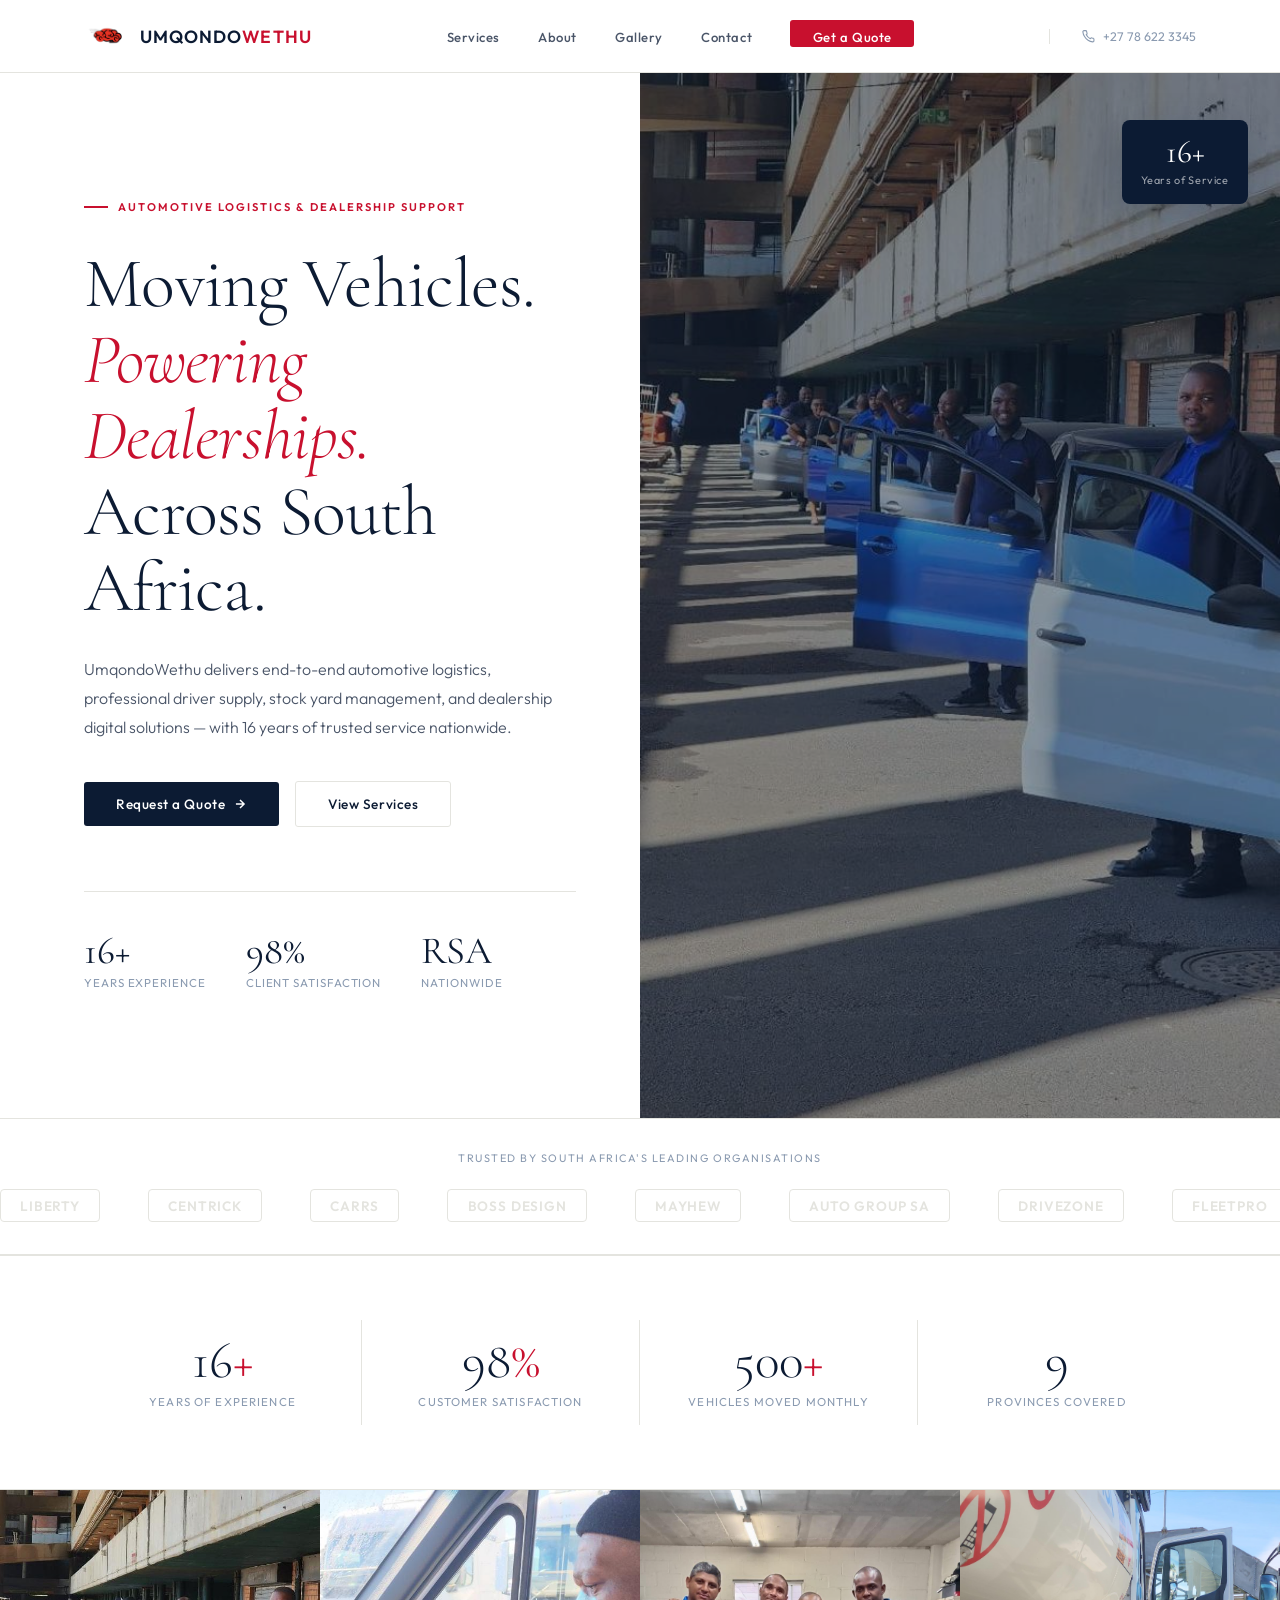
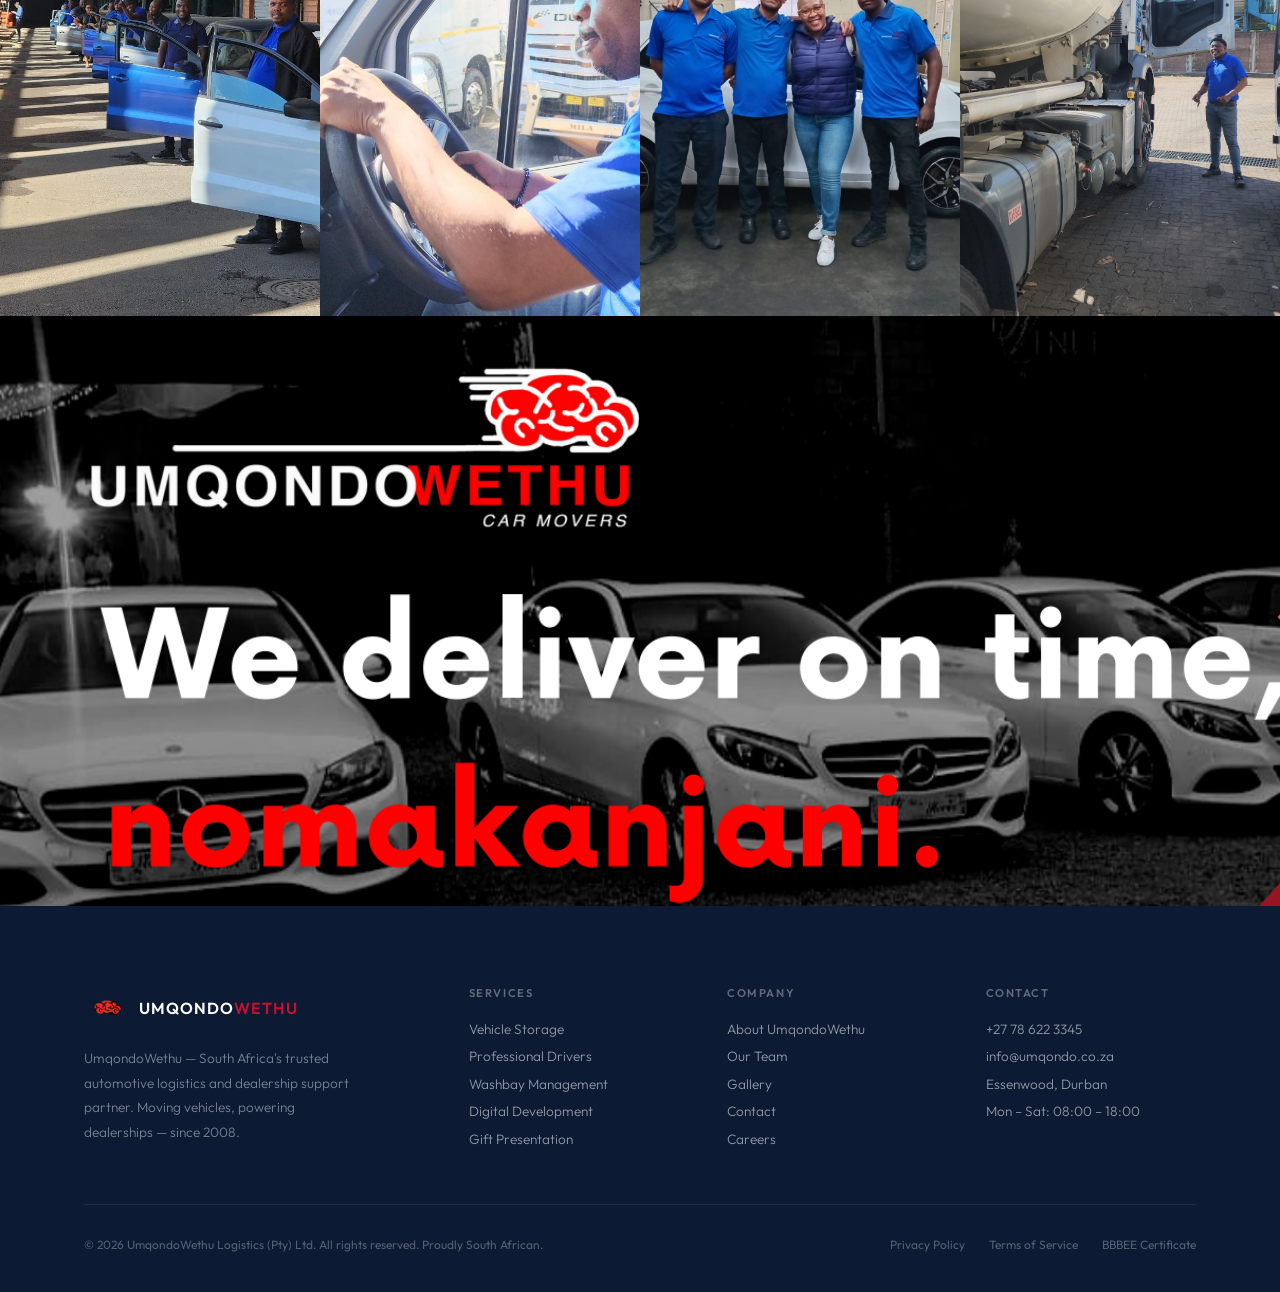
==== commit 70f53c0d: "Update contact details and improve responsiveness across all devices - Replace phone (+27 84 908 632" ====
--- a/index.html
+++ b/index.html
@@ -36,7 +36,7 @@
       </ul>
       <div class="nav__phone">
         <svg width="13" height="13" viewBox="0 0 24 24" fill="none" stroke="currentColor" stroke-width="2"><path d="M22 16.92v3a2 2 0 0 1-2.18 2 19.79 19.79 0 0 1-8.63-3.07A19.5 19.5 0 0 1 4.69 12 19.79 19.79 0 0 1 1.61 3.4 2 2 0 0 1 3.6 1.22h3a2 2 0 0 1 2 1.72c.127.96.361 1.903.7 2.81a2 2 0 0 1-.45 2.11L7.91 8.7A16 16 0 0 0 15.3 16l.86-.86a2 2 0 0 1 2.11-.45c.907.339 1.85.573 2.81.7A2 2 0 0 1 22 16.92z"/></svg>
-        +27 84 908 6321
+        +27 78 622 3345
       </div>
       <button class="hamburger" id="hamburger">
         <span></span><span></span><span></span>
@@ -196,8 +196,8 @@
       <div>
         <div class="footer__col-h">Contact</div>
         <div class="footer__col-links">
-          <a href="tel:+27849086321">+27 84 908 6321</a>
-          <a href="mailto:selby@umqondo.co.za">selby@umqondo.co.za</a>
+          <a href="tel:+27786223345">+27 78 622 3345</a>
+          <a href="mailto:info@umqondo.co.za">info@umqondo.co.za</a>
           <a href="#">Essenwood, Durban</a>
           <a href="#">Mon – Sat: 08:00 – 18:00</a>
         </div>
--- a/site/css/style.css
+++ b/site/css/style.css
@@ -710,6 +710,7 @@
 /* ════════════════════════════════════
    RESPONSIVE
 ════════════════════════════════════ */
+/* ── Tablet landscape / small desktop (≤1024px) ── */
 @media(max-width:1024px) {
   .hero { grid-template-columns:1fr; min-height:auto; }
   .hero__left { padding:7rem var(--pad) 4rem; }
@@ -722,20 +723,40 @@
   .stats-band__grid { grid-template-columns:repeat(2,1fr); }
   .stats-band__item:nth-child(2) { border-right:none; }
   .stats-band__item:nth-child(3) { border-top:1px solid var(--rule); }
-}
+  .home-images { grid-template-columns:repeat(2,1fr); }
+}
+
+/* ── Tablet portrait (≤768px) ── */
 @media(max-width:768px) {
   .nav__links, .nav__phone { display:none; }
   .hamburger { display:flex; }
   .services__grid { grid-template-columns:1fr; }
   .form__row { grid-template-columns:1fr; }
   .team__grid { grid-template-columns:repeat(2,1fr); }
+  .footer__top { grid-template-columns:1fr 1fr; }
+  .footer__bottom { flex-direction:column; text-align:center; }
+  .stats-band__grid { grid-template-columns:1fr 1fr; }
+  .home-images { grid-template-columns:repeat(2,1fr); }
+  .contact__layout { gap:2rem; }
+  .section { padding:clamp(3rem,8vw,6rem) 0; }
+}
+
+/* ── Mobile (≤480px) ── */
+@media(max-width:480px) {
+  .team__grid { grid-template-columns:1fr 1fr; }
+  .hero__stats { flex-direction:column; gap:1.5rem; }
+  .hero__left { padding:5rem var(--pad) 3rem; }
+  .hero__h1 { font-size:clamp(2.4rem,9vw,3.5rem); }
+  .home-images { grid-template-columns:repeat(2,1fr); }
+  .home-images__item { aspect-ratio:1/1; }
   .footer__top { grid-template-columns:1fr; }
   .footer__bottom { flex-direction:column; text-align:center; }
-  .stats-band__grid { grid-template-columns:1fr 1fr; }
-}
-@media(max-width:480px) {
-  .team__grid { grid-template-columns:1fr; }
-  .hero__stats { flex-direction:column; gap:1.5rem; }
+  .stats-band__item { padding:.8rem 1rem; }
+  .nav__logo { font-size:.95rem; }
+  .nav__logo-img { width:36px; height:36px; }
+  .section__h2 { font-size:clamp(1.9rem,7vw,2.8rem); }
+  .btn { padding:.7rem 1.4rem; font-size:.8rem; }
+  .hero__actions { flex-direction:column; align-items:flex-start; }
 }
 
 /* ════════════════════════════════════
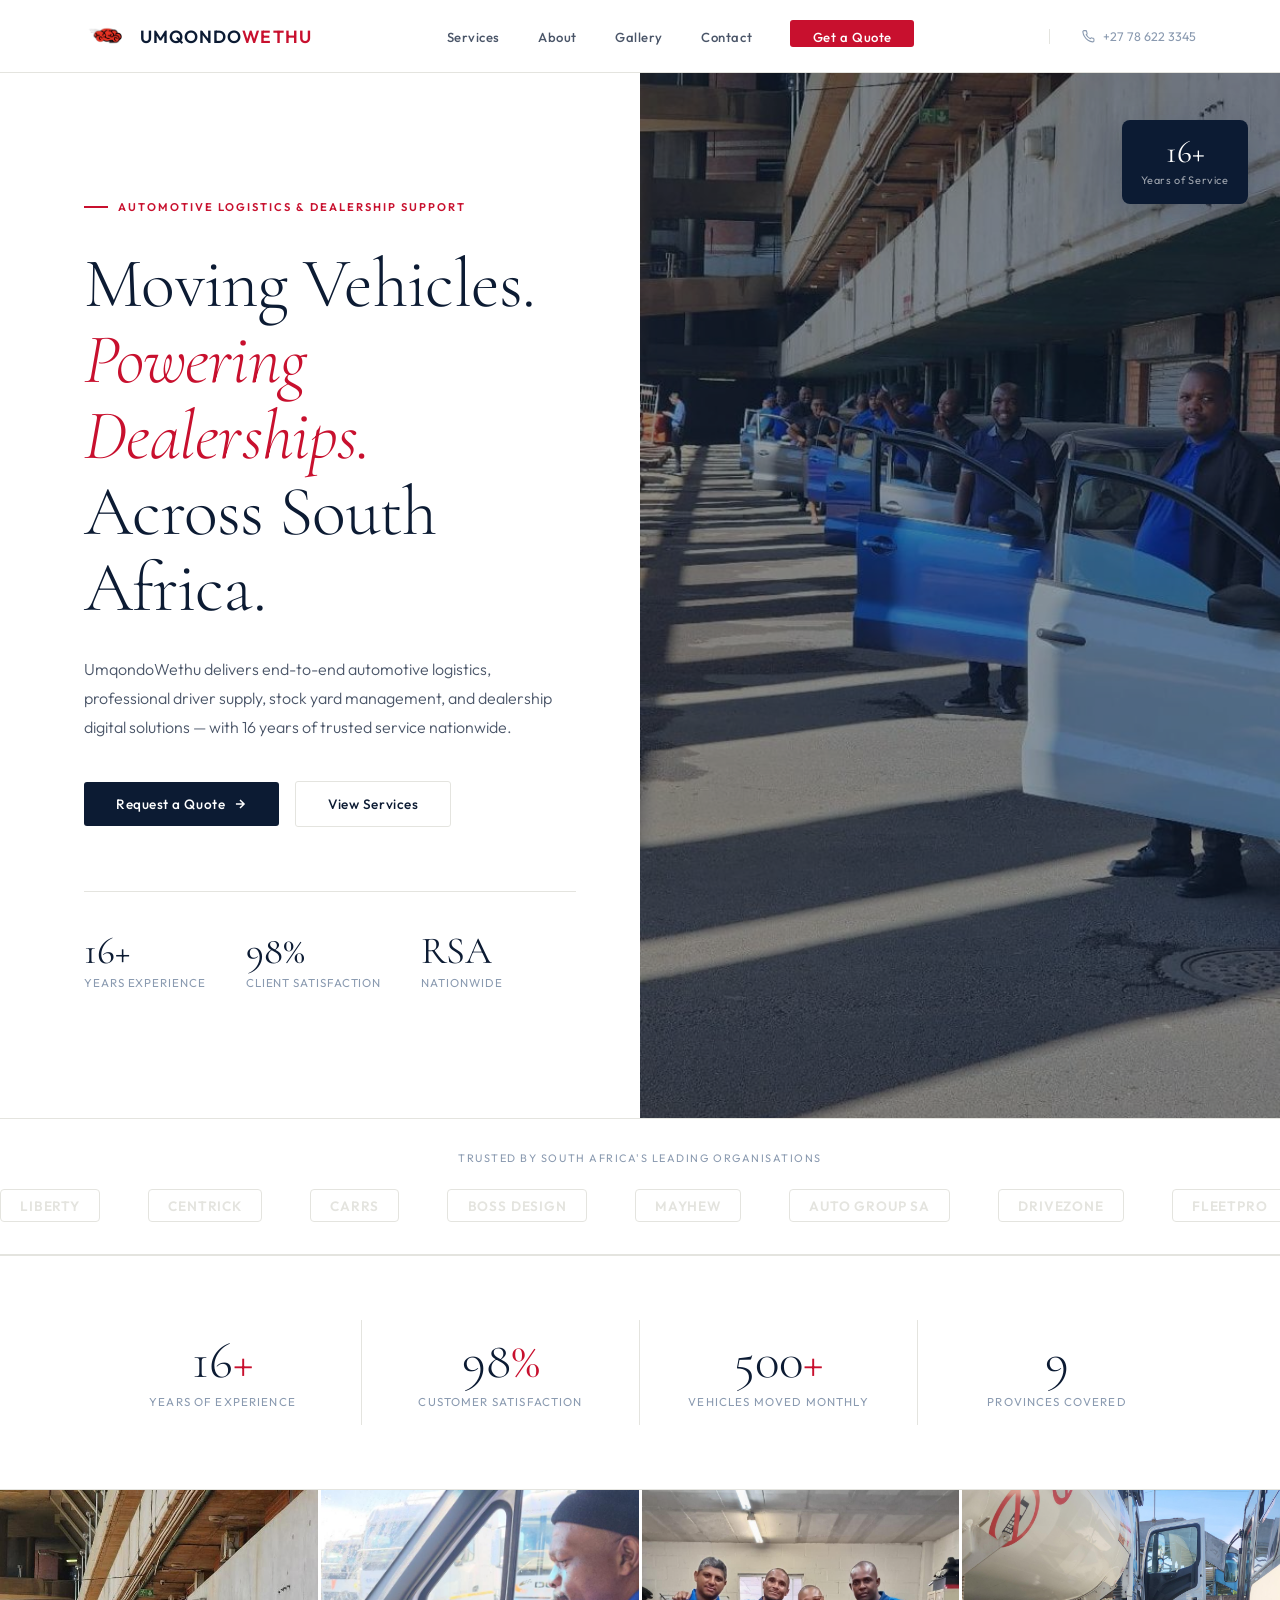
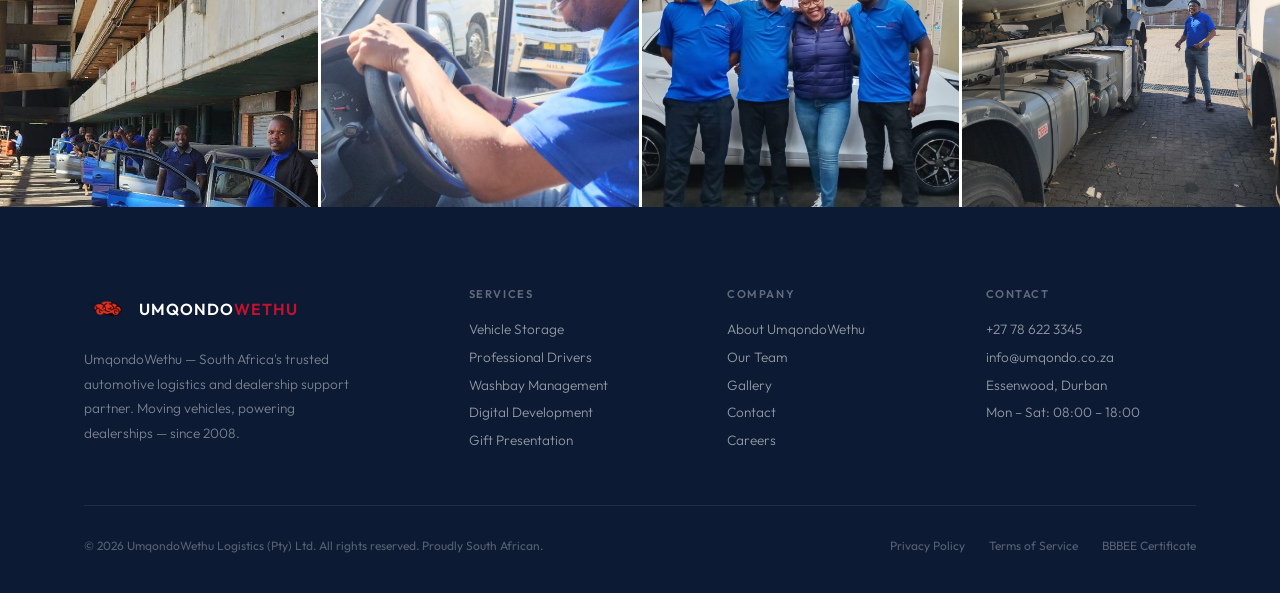
==== commit b1dc5e02: "Refine home images grid and update about page heading - Home images: square 1:1 ratio, center-top cr" ====
--- a/index.html
+++ b/index.html
@@ -157,10 +157,6 @@
   </div>
 </div>
 
-<!-- BANNER -->
-<div class="home-banner reveal">
-  <img src="site/banner.png" alt="We deliver on time, nomakanjani.">
-</div>
 
 <!-- FOOTER -->
 <footer class="footer">
--- a/site/css/style.css
+++ b/site/css/style.css
@@ -908,27 +908,30 @@
 .home-images {
   display: grid;
   grid-template-columns: repeat(4, 1fr);
-  gap: 0;
+  gap: 3px;
+  width: 100%;
 }
 .home-images__item {
   overflow: hidden;
-  aspect-ratio: 3/4;
+  aspect-ratio: 1 / 1;
+  background: var(--mist);
 }
 .home-images__item img {
   width: 100%;
   height: 100%;
   object-fit: cover;
-  object-position: center;
+  object-position: center top;
   display: block;
   transition: transform .5s ease;
 }
-.home-images__item:hover img { transform: scale(1.04); }
+.home-images__item:hover img { transform: scale(1.05); }
 
 @media (max-width: 768px) {
-  .home-images { grid-template-columns: repeat(2, 1fr); }
+  .home-images { grid-template-columns: repeat(2, 1fr); gap: 2px; }
 }
 @media (max-width: 480px) {
-  .home-images { grid-template-columns: repeat(2, 1fr); }
+  .home-images { grid-template-columns: repeat(2, 1fr); gap: 2px; }
+  .home-images__item { aspect-ratio: 1 / 1; }
 }
 
 /* ════════════════════════════════════
